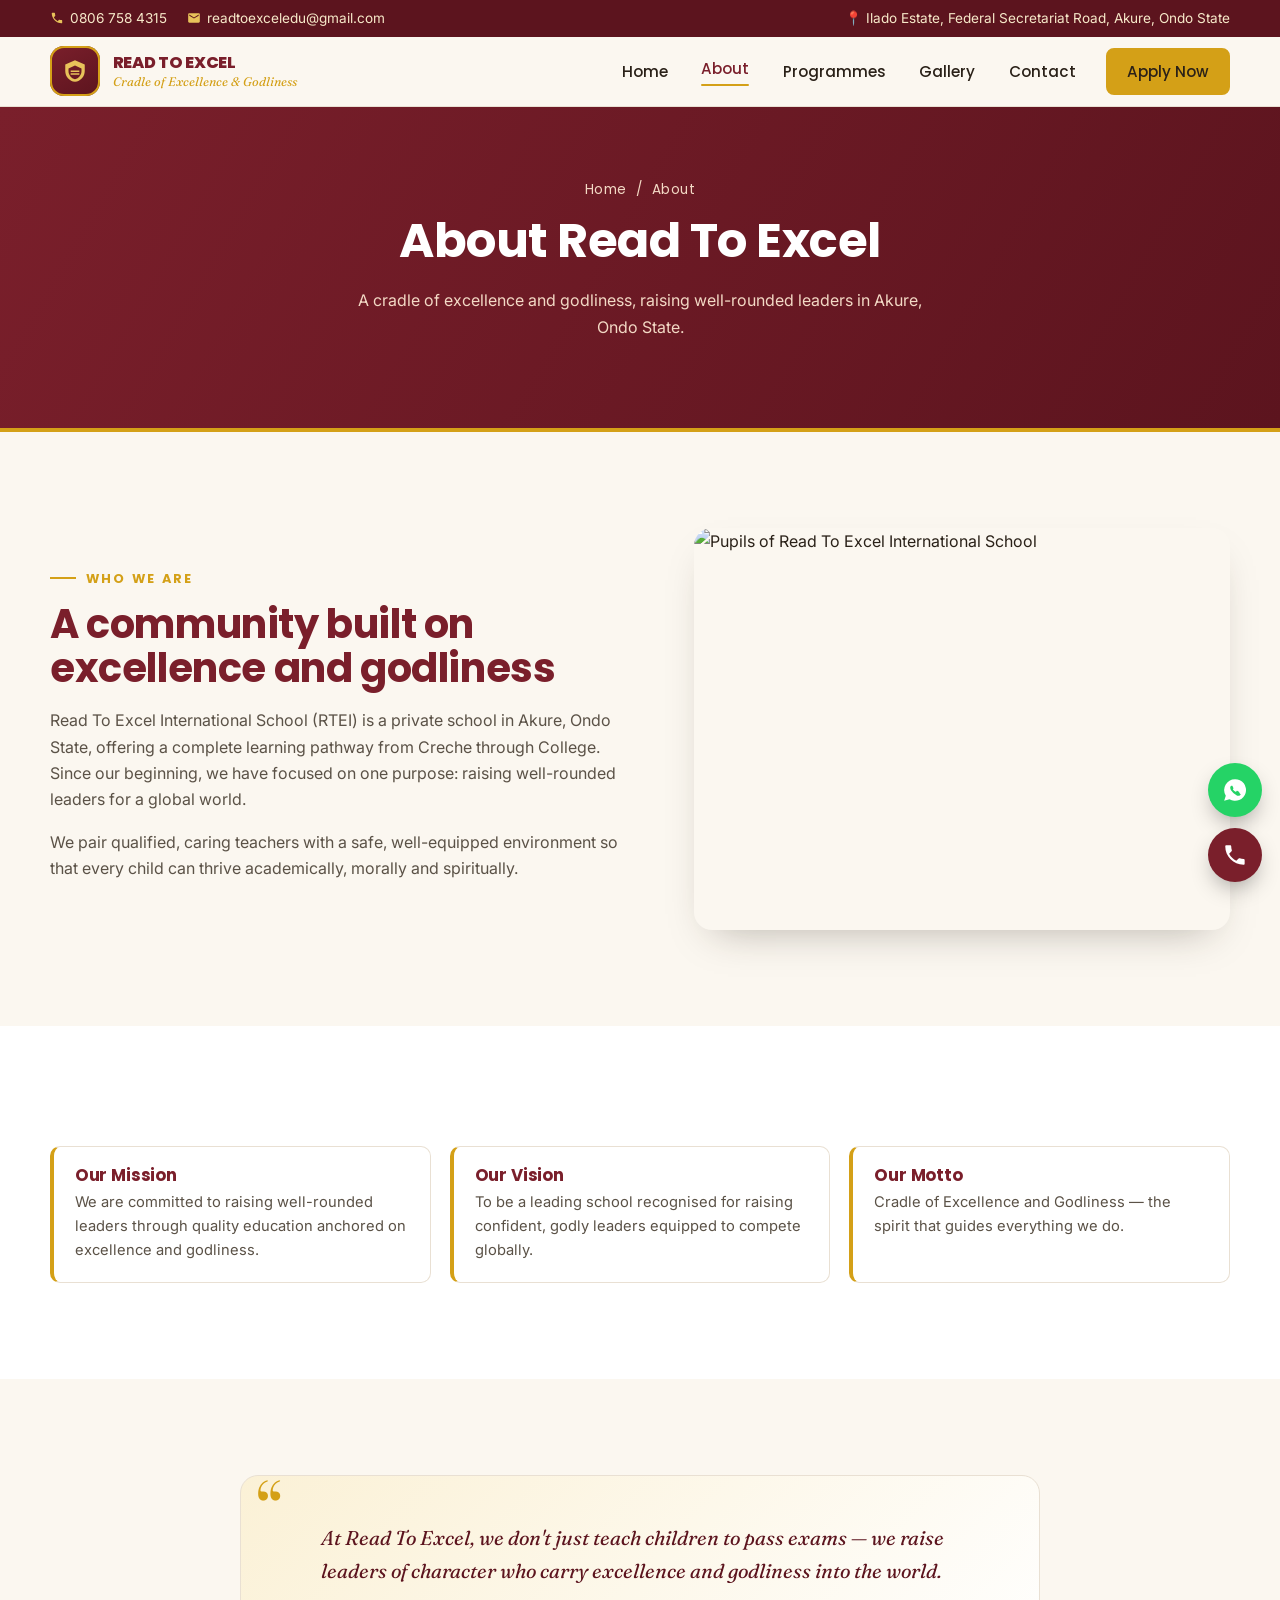
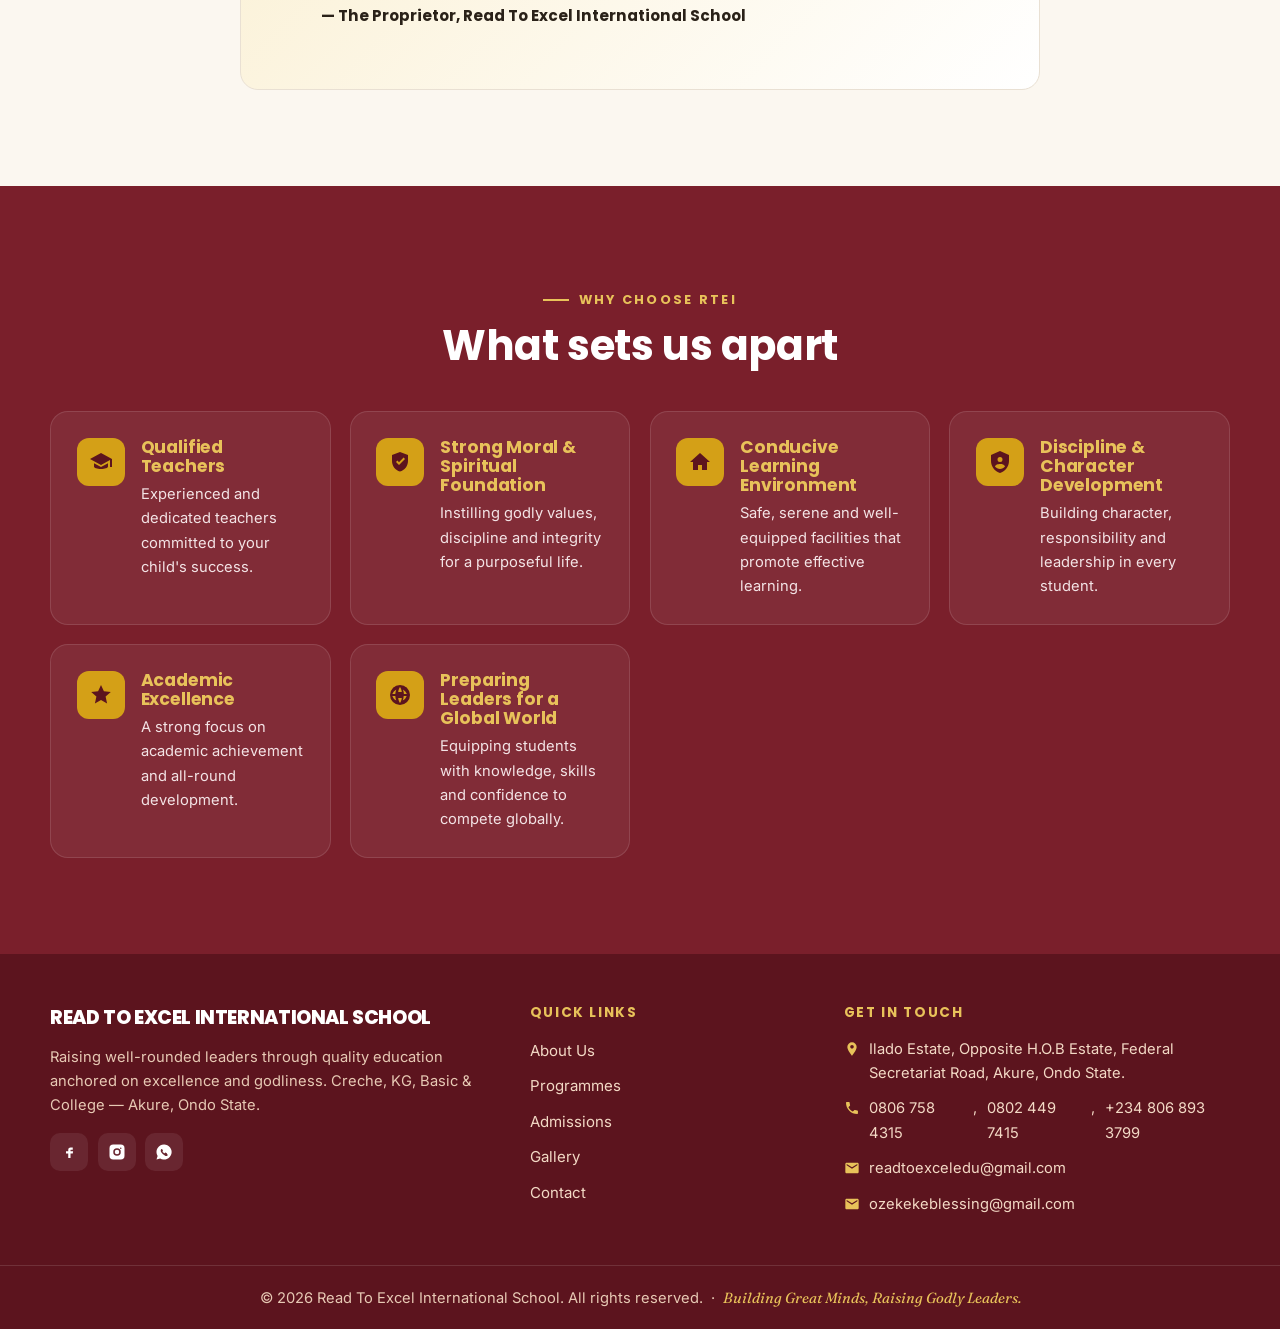
==== about.html @ 3b54a36e "initial commit" ====
<!DOCTYPE html>
<html lang="en">
<head>
  <meta charset="UTF-8">
  <meta name="viewport" content="width=device-width, initial-scale=1.0">
  <title>About Us | Read To Excel International School</title>
  <meta name="description" content="Learn about Read To Excel International School (RTEI) in Akure — our mission, vision, motto and the values that shape our Creche, KG, Basic and College programmes.">
  <meta name="theme-color" content="#7A1F2B">
  <meta property="og:type" content="website">
  <meta property="og:title" content="About Us | Read To Excel International School">
  <meta property="og:description" content="Learn about Read To Excel International School (RTEI) in Akure — our mission, vision, motto and the values that shape our Creche, KG, Basic and College programmes.">
  <link rel="preconnect" href="https://fonts.googleapis.com">
  <link rel="preconnect" href="https://fonts.gstatic.com" crossorigin>
  <link href="https://fonts.googleapis.com/css2?family=Poppins:wght@400;500;600;700;800&family=Inter:wght@400;500;600&family=Fraunces:ital,opsz,wght@1,9..144,400;1,9..144,500&display=swap" rel="stylesheet">
  <link rel="stylesheet" href="styles.css">
</head>
<body>
<div class="topbar">
    <div class="container">
      <div class="topbar-contacts">
        <span>
          <svg class="ico" viewBox="0 0 24 24"><path d="M6.6 10.8c1.4 2.8 3.8 5.1 6.6 6.6l2.2-2.2c.3-.3.7-.4 1-.2 1.1.4 2.3.6 3.5.6.6 0 1 .4 1 1V20c0 .6-.4 1-1 1C10.6 21 3 13.4 3 4c0-.6.4-1 1-1h3.5c.6 0 1 .4 1 1 0 1.2.2 2.4.6 3.5.1.4 0 .8-.3 1l-2.2 2.3Z"/></svg>
          <a href="tel:+2348067584315">0806 758 4315</a>
        </span>
        <span>
          <svg class="ico" viewBox="0 0 24 24"><path d="M20 4H4c-1.1 0-2 .9-2 2v12c0 1.1.9 2 2 2h16c1.1 0 2-.9 2-2V6c0-1.1-.9-2-2-2Zm0 4-8 5-8-5V6l8 5 8-5v2Z"/></svg>
          <a href="mailto:readtoexceledu@gmail.com">readtoexceledu@gmail.com</a>
        </span>
      </div>
      <span>📍 Ilado Estate, Federal Secretariat Road, Akure, Ondo State</span>
    </div>
  </div>

  <!-- ============ HEADER ============ -->
<header class="site-header">
    <div class="container">
      <a class="brand" href="index.html" aria-label="Read To Excel International School — home">
        <span class="crest" aria-hidden="true">
          <svg viewBox="0 0 24 24"><path d="M12 2 3 6v6c0 5 3.8 9.4 9 10 5.2-.6 9-5 9-10V6l-9-4Zm0 5 6 2.6V12c0 3.6-2.5 6.9-6 7.6-3.5-.7-6-4-6-7.6V9.6L12 7Z"/><path d="M8 11.5h8v1.4H8zM8 14h8v1.4H8z"/></svg>
        </span>
        <span class="brand-text">
          <span class="name">Read To Excel</span><br>
          <span class="motto">Cradle of Excellence &amp; Godliness</span>
        </span>
      </a>

      <button class="nav-toggle" aria-label="Open menu" aria-controls="primary-nav" aria-expanded="false"><span></span></button>

      <nav class="nav" id="primary-nav" aria-label="Primary">
        <a href="index.html">Home</a>
        <a href="about.html" class="active">About</a>
        <a href="programmes.html">Programmes</a>
        <a href="gallery.html">Gallery</a>
        <a href="contact.html">Contact</a>
        <a href="programmes.html#enquiry" class="btn btn--gold">Apply Now</a>
      </nav>
    </div>
  </header>
  <section class="page-banner">
    <div class="container">
      <p class="crumbs"><a href="index.html">Home</a> &nbsp;/&nbsp; About</p>
      <h1>About Read To Excel</h1>
      <p>A cradle of excellence and godliness, raising well-rounded leaders in Akure, Ondo State.</p>
    </div>
  </section>

  <section class="section">
    <div class="container split">
      <div class="reveal">
        <span class="eyebrow">Who we are</span>
        <h2 style="color:var(--maroon);font-size:clamp(1.7rem,4vw,2.5rem)">A community built on excellence and godliness</h2>
        <p style="color:var(--ink-soft)">Read To Excel International School (RTEI) is a private school in Akure, Ondo State, offering a complete learning pathway from Creche through College. <!-- EDIT HERE: add the school's founding year and short history. --> Since our beginning, we have focused on one purpose: raising well-rounded leaders for a global world.</p>
        <p style="color:var(--ink-soft)">We pair qualified, caring teachers with a safe, well-equipped environment so that every child can thrive academically, morally and spiritually.</p>
      </div>
      <!-- EDIT HERE: replace with a real campus photo -->
      <img class="reveal" src="https://images.unsplash.com/photo-1577896851231-70ef18881754?auto=format&fit=crop&w=900&q=80" alt="Pupils of Read To Excel International School" loading="lazy">
    </div>
  </section>

  <section class="section section--tint">
    <div class="container">
      <div class="values" style="grid-template-columns:repeat(auto-fit,minmax(260px,1fr))">
        <div class="value-box reveal"><h3>Our Mission</h3><p>We are committed to raising well-rounded leaders through quality education anchored on excellence and godliness.</p></div>
        <div class="value-box reveal"><h3>Our Vision</h3><p><!-- EDIT HERE -->To be a leading school recognised for raising confident, godly leaders equipped to compete globally.</p></div>
        <div class="value-box reveal"><h3>Our Motto</h3><p>Cradle of Excellence and Godliness — the spirit that guides everything we do.</p></div>
      </div>
    </div>
  </section>

  <section class="section">
    <div class="container">
      <div class="quote reveal" style="max-width:800px;margin-inline:auto">
        <p>At Read To Excel, we don't just teach children to pass exams — we raise leaders of character who carry excellence and godliness into the world. <!-- EDIT HERE: replace with the real proprietor's message. --></p>
        <p class="by">— The Proprietor, Read To Excel International School</p>
      </div>
    </div>
  </section>

  <section class="section why">
    <div class="container">
      <div class="section-head center reveal">
        <span class="eyebrow">Why choose RTEI</span>
        <h2>What sets us apart</h2>
      </div>
      <div class="why-grid">
        <article class="why-card reveal"><span class="ic"><svg viewBox="0 0 24 24"><path d="M12 3 1 9l11 6 9-4.9V17h2V9L12 3ZM5 13.2v3.3c0 1.4 3.1 2.5 7 2.5s7-1.1 7-2.5v-3.3l-7 3.8-7-3.8Z"/></svg></span><div><h3>Qualified Teachers</h3><p>Experienced and dedicated teachers committed to your child's success.</p></div></article>
        <article class="why-card reveal"><span class="ic"><svg viewBox="0 0 24 24"><path d="M12 2 4 5v6c0 5 3.4 9.3 8 10.5C16.6 20.3 20 16 20 11V5l-8-3Zm-1 13-3-3 1.4-1.4L11 12.2l4.6-4.6L17 9l-6 6Z"/></svg></span><div><h3>Strong Moral &amp; Spiritual Foundation</h3><p>Instilling godly values, discipline and integrity for a purposeful life.</p></div></article>
        <article class="why-card reveal"><span class="ic"><svg viewBox="0 0 24 24"><path d="M12 3 2 12h3v8h5v-5h4v5h5v-8h3L12 3Z"/></svg></span><div><h3>Conducive Learning Environment</h3><p>Safe, serene and well-equipped facilities that promote effective learning.</p></div></article>
        <article class="why-card reveal"><span class="ic"><svg viewBox="0 0 24 24"><path d="M12 1 3 5v6c0 5.5 3.8 10.7 9 12 5.2-1.3 9-6.5 9-12V5l-9-4Zm0 6a2.5 2.5 0 1 1 0 5 2.5 2.5 0 0 1 0-5Zm0 12c-2 0-3.8-1-5-2.5.1-1.7 3.3-2.5 5-2.5s4.9.8 5 2.5C15.8 18 14 19 12 19Z"/></svg></span><div><h3>Discipline &amp; Character Development</h3><p>Building character, responsibility and leadership in every student.</p></div></article>
        <article class="why-card reveal"><span class="ic"><svg viewBox="0 0 24 24"><path d="m12 2 2.9 6.3 6.9.7-5.2 4.6 1.5 6.8L12 17l-6.1 3.4 1.5-6.8L2.2 9l6.9-.7L12 2Z"/></svg></span><div><h3>Academic Excellence</h3><p>A strong focus on academic achievement and all-round development.</p></div></article>
        <article class="why-card reveal"><span class="ic"><svg viewBox="0 0 24 24"><path d="M12 2a10 10 0 1 0 0 20 10 10 0 0 0 0-20Zm6.9 9h-3a15 15 0 0 0-1-4.6A8 8 0 0 1 18.9 11ZM12 4c.9 1.2 1.6 3 1.8 5h-3.6c.2-2 .9-3.8 1.8-5ZM4.3 13h3c.1 1.7.5 3.3 1 4.6A8 8 0 0 1 4.3 13Zm3-2h-3a8 8 0 0 1 4-4.6c-.5 1.3-.9 2.9-1 4.6ZM12 20c-.9-1.2-1.6-3-1.8-5h3.6c-.2 2-.9 3.8-1.8 5Zm2.7-2.4c.5-1.3.9-2.9 1-4.6h3a8 8 0 0 1-4 4.6Z"/></svg></span><div><h3>Preparing Leaders for a Global World</h3><p>Equipping students with knowledge, skills and confidence to compete globally.</p></div></article>
      </div>
    </div>
  </section>

<footer class="site-footer">
    <div class="container footer-grid">
      <div>
        <span class="brand-text"><span class="name" style="font-size:1.2rem">Read To Excel International School</span></span>
        <p style="margin-top:.8rem">Raising well-rounded leaders through quality education anchored on excellence and godliness. Creche, KG, Basic &amp; College — Akure, Ondo State.</p>
        <div class="socials">
          <!-- EDIT HERE: add real social links -->
          <a href="#" aria-label="Facebook"><svg viewBox="0 0 24 24"><path d="M14 9h3V6h-3c-2 0-3 1.3-3 3v2H8v3h3v6h3v-6h3l.5-3H14V9.5c0-.4.2-.5.6-.5Z"/></svg></a>
          <a href="#" aria-label="Instagram"><svg viewBox="0 0 24 24"><path d="M7 2h10a5 5 0 0 1 5 5v10a5 5 0 0 1-5 5H7a5 5 0 0 1-5-5V7a5 5 0 0 1 5-5Zm5 5a5 5 0 1 0 0 10 5 5 0 0 0 0-10Zm0 2a3 3 0 1 1 0 6 3 3 0 0 1 0-6Zm5-3a1 1 0 1 0 0 2 1 1 0 0 0 0-2Z"/></svg></a>
          <a href="https://wa.me/2348068933799" aria-label="WhatsApp"><svg viewBox="0 0 24 24"><path d="M12 2a10 10 0 0 0-8.5 15.2L2 22l4.9-1.5A10 10 0 1 0 12 2Zm5.3 14.1c-.2.6-1.2 1.1-1.7 1.2-.4.1-1 .1-1.6-.1a13 13 0 0 1-5.7-5c-.4-.7-.7-1.5-.7-2.3 0-.9.5-1.4.7-1.6.2-.2.4-.2.6-.2h.4c.1 0 .3 0 .5.4l.7 1.6c.1.1.1.3 0 .4l-.3.5c-.1.1-.2.3-.1.5.3.6 1.6 1.8 2.4 2.1.2.1.4.1.5-.1l.5-.6c.1-.2.3-.2.5-.1l1.6.8c.2.1.3.2.4.3 0 .2 0 .4-.1.6Z"/></svg></a>
        </div>
      </div>
      <div>
        <h4>Quick Links</h4>
        <ul class="footer-links">
          <li><a href="about.html">About Us</a></li>
          <li><a href="programmes.html">Programmes</a></li>
          <li><a href="programmes.html#enquiry">Admissions</a></li>
          <li><a href="gallery.html">Gallery</a></li>
          <li><a href="contact.html">Contact</a></li>
        </ul>
      </div>
      <div>
        <h4>Get in Touch</h4>
        <ul class="footer-contact">
          <li><svg viewBox="0 0 24 24"><path d="M12 2a7 7 0 0 0-7 7c0 5 7 13 7 13s7-8 7-13a7 7 0 0 0-7-7Zm0 9.5A2.5 2.5 0 1 1 12 6a2.5 2.5 0 0 1 0 5.5Z"/></svg> Ilado Estate, Opposite H.O.B Estate, Federal Secretariat Road, Akure, Ondo State.</li>
          <li><svg viewBox="0 0 24 24"><path d="M6.6 10.8c1.4 2.8 3.8 5.1 6.6 6.6l2.2-2.2c.3-.3.7-.4 1-.2 1.1.4 2.3.6 3.5.6.6 0 1 .4 1 1V20c0 .6-.4 1-1 1C10.6 21 3 13.4 3 4c0-.6.4-1 1-1h3.5c.6 0 1 .4 1 1 0 1.2.2 2.4.6 3.5.1.4 0 .8-.3 1l-2.2 2.3Z"/></svg> <a href="tel:+2348067584315">0806 758 4315</a>, <a href="tel:+2348024497415">0802 449 7415</a>, <a href="tel:+2348068933799">+234 806 893 3799</a></li>
          <li><svg viewBox="0 0 24 24"><path d="M20 4H4c-1.1 0-2 .9-2 2v12c0 1.1.9 2 2 2h16c1.1 0 2-.9 2-2V6c0-1.1-.9-2-2-2Zm0 4-8 5-8-5V6l8 5 8-5v2Z"/></svg> <a href="mailto:readtoexceledu@gmail.com">readtoexceledu@gmail.com</a></li>
          <li><svg viewBox="0 0 24 24"><path d="M20 4H4c-1.1 0-2 .9-2 2v12c0 1.1.9 2 2 2h16c1.1 0 2-.9 2-2V6c0-1.1-.9-2-2-2Zm0 4-8 5-8-5V6l8 5 8-5v2Z"/></svg> <a href="mailto:ozekekeblessing@gmail.com">ozekekeblessing@gmail.com</a></li>
        </ul>
      </div>
    </div>
    <div class="footer-bottom">
      <p style="margin:0">© <span id="year">2026</span> Read To Excel International School. All rights reserved. &nbsp;·&nbsp; <span class="motto">Building Great Minds, Raising Godly Leaders.</span></p>
    </div>
  </footer>
<div class="floats">
    <a class="float-btn float-wa" href="https://wa.me/2348068933799?text=Hello%20RTEI%2C%20I%27d%20like%20to%20enquire%20about%20admission." target="_blank" rel="noopener" aria-label="Chat on WhatsApp">
      <svg viewBox="0 0 24 24"><path d="M12 2a10 10 0 0 0-8.5 15.2L2 22l4.9-1.5A10 10 0 1 0 12 2Zm5.3 14.1c-.2.6-1.2 1.1-1.7 1.2-.4.1-1 .1-1.6-.1a13 13 0 0 1-5.7-5c-.4-.7-.7-1.5-.7-2.3 0-.9.5-1.4.7-1.6.2-.2.4-.2.6-.2h.4c.1 0 .3 0 .5.4l.7 1.6c.1.1.1.3 0 .4l-.3.5c-.1.1-.2.3-.1.5.3.6 1.6 1.8 2.4 2.1.2.1.4.1.5-.1l.5-.6c.1-.2.3-.2.5-.1l1.6.8c.2.1.3.2.4.3 0 .2 0 .4-.1.6Z"/></svg>
    </a>
    <a class="float-btn float-call" href="tel:+2348067584315" aria-label="Call the school">
      <svg viewBox="0 0 24 24"><path d="M6.6 10.8c1.4 2.8 3.8 5.1 6.6 6.6l2.2-2.2c.3-.3.7-.4 1-.2 1.1.4 2.3.6 3.5.6.6 0 1 .4 1 1V20c0 .6-.4 1-1 1C10.6 21 3 13.4 3 4c0-.6.4-1 1-1h3.5c.6 0 1 .4 1 1 0 1.2.2 2.4.6 3.5.1.4 0 .8-.3 1l-2.2 2.3Z"/></svg>
    </a>
  </div>
  <script src="script.js"></script>
</body>
</html>
---- styles.css ----
/* ==========================================================================
   Read To Excel International School (RTEI) — styles.css
   Shared across all pages.
   ========================================================================== */

/* ---- Design tokens ---- */
:root {
  /* Brand */
  --maroon:        #7A1F2B;
  --maroon-dark:   #5C141E;
  --maroon-soft:   #f3e3e5;
  --gold:          #D4A017;
  --gold-light:    #E8C25A;
  --gold-soft:     #fbf1d6;
  --navy:          #1A2A6C;

  /* Neutrals */
  --cream:         #FBF7F0;
  --paper:         #ffffff;
  --ink:           #2A2118;
  --ink-soft:      #5b5247;
  --line:          #e9e0d3;

  /* Programme accents (mirrors the flyer) */
  --c-creche:      #E0457B; /* pink   */
  --c-kg:          #2E9E5B; /* green  */
  --c-basic:       #E8722A; /* orange */
  --c-college:     #6A3FB0; /* purple */

  /* Type */
  --display: "Poppins", system-ui, sans-serif;
  --body:    "Inter", system-ui, sans-serif;
  --serif:   "Fraunces", Georgia, serif;

  /* Scale */
  --container: 1180px;
  --radius:    18px;
  --radius-sm: 10px;
  --shadow:    0 18px 40px -20px rgba(42, 33, 24, .35);
  --shadow-sm: 0 8px 22px -14px rgba(42, 33, 24, .4);
  --ring:      0 0 0 3px var(--gold-light);
}

/* ---- Reset / base ---- */
*, *::before, *::after { box-sizing: border-box; }
html { scroll-behavior: smooth; -webkit-text-size-adjust: 100%; }
body {
  margin: 0;
  font-family: var(--body);
  color: var(--ink);
  background: var(--cream);
  line-height: 1.65;
  font-size: 1rem;
  -webkit-font-smoothing: antialiased;
}
img { max-width: 100%; display: block; }
a { color: inherit; text-decoration: none; }
ul { margin: 0; padding: 0; list-style: none; }
h1, h2, h3, h4 { font-family: var(--display); line-height: 1.12; margin: 0 0 .4em; letter-spacing: -.01em; }
p { margin: 0 0 1rem; }
:focus-visible { outline: none; box-shadow: var(--ring); border-radius: 6px; }

.container { width: min(100% - 2.5rem, var(--container)); margin-inline: auto; }
.eyebrow {
  font-family: var(--display);
  font-weight: 700;
  font-size: .8rem;
  letter-spacing: .18em;
  text-transform: uppercase;
  color: var(--gold);
  margin-bottom: .8rem;
  display: inline-flex;
  align-items: center;
  gap: .6rem;
}
.eyebrow::before { content: ""; width: 26px; height: 2px; background: var(--gold); display: inline-block; }
.section { padding: clamp(3.5rem, 8vw, 6rem) 0; }
.section--tint { background: var(--paper); }
.section-head { max-width: 640px; margin-bottom: 2.6rem; }
.section-head.center { margin-inline: auto; text-align: center; }
.section-head h2 { font-size: clamp(1.7rem, 4vw, 2.6rem); color: var(--maroon); }
.section-head p { color: var(--ink-soft); font-size: 1.05rem; margin: 0; }

/* ---- Buttons ---- */
.btn {
  --bg: var(--maroon);
  --fg: #fff;
  display: inline-flex;
  align-items: center;
  gap: .5rem;
  font-family: var(--display);
  font-weight: 600;
  font-size: .98rem;
  padding: .85rem 1.6rem;
  border-radius: 999px;
  background: var(--bg);
  color: var(--fg);
  border: 2px solid var(--bg);
  cursor: pointer;
  transition: transform .18s ease, box-shadow .18s ease, background .18s ease;
}
.btn:hover { transform: translateY(-2px); box-shadow: var(--shadow-sm); }
.btn--gold { --bg: var(--gold); --fg: #3a2c05; }
.btn--ghost { --bg: transparent; --fg: #fff; border-color: rgba(255,255,255,.6); }
.btn--ghost:hover { background: rgba(255,255,255,.12); }
.btn--outline { --bg: transparent; --fg: var(--maroon); border-color: var(--maroon); }
.btn--lg { padding: 1rem 2rem; font-size: 1.05rem; }

/* ==========================================================================
   Header / nav
   ========================================================================== */
.topbar {
  background: var(--maroon-dark);
  color: #f7e9c9;
  font-size: .85rem;
}
.topbar .container { display: flex; flex-wrap: wrap; gap: .4rem 1.4rem; justify-content: space-between; align-items: center; padding: .45rem 0; }
.topbar a { color: #f7e9c9; }
.topbar a:hover { color: #fff; }
.topbar .topbar-contacts { display: flex; flex-wrap: wrap; gap: 1.2rem; }
.topbar .topbar-contacts span { display: inline-flex; align-items: center; gap: .4rem; }
.topbar .ico { width: 14px; height: 14px; fill: var(--gold-light); }

.site-header {
  position: sticky;
  top: 0;
  z-index: 50;
  background: rgba(251, 247, 240, .92);
  backdrop-filter: blur(10px);
  border-bottom: 1px solid var(--line);
}
.site-header .container { display: flex; align-items: center; justify-content: space-between; gap: 1rem; padding: .6rem 0; }

/* Crest wordmark — the signature mark */
.brand { display: flex; align-items: center; gap: .8rem; }
.crest {
  width: 50px; height: 50px;
  flex: none;
  display: grid;
  place-items: center;
  border-radius: 14px;
  background: linear-gradient(150deg, var(--maroon), var(--maroon-dark));
  box-shadow: inset 0 0 0 2px var(--gold);
  position: relative;
}
.crest svg { width: 26px; height: 26px; fill: var(--gold-light); }
.brand-text { line-height: 1; }
.brand-text .name {
  font-family: var(--display);
  font-weight: 800;
  font-size: 1.02rem;
  color: var(--maroon);
  letter-spacing: -.02em;
  text-transform: uppercase;
}
.brand-text .motto {
  font-family: var(--serif);
  font-style: italic;
  font-size: .78rem;
  color: var(--gold);
}

.nav { display: flex; align-items: center; gap: .4rem; }
.nav a {
  font-family: var(--display);
  font-weight: 500;
  font-size: .95rem;
  padding: .5rem .85rem;
  border-radius: 8px;
  color: var(--ink);
  transition: color .15s, background .15s;
}
.nav a:hover { color: var(--maroon); }
.nav a.active { color: var(--maroon); }
.nav a.active::after {
  content: ""; display: block; height: 2px; background: var(--gold);
  border-radius: 2px; margin-top: 3px;
}
.nav .btn { margin-left: .6rem; padding: .55rem 1.2rem; }

.nav-toggle {
  display: none;
  background: none; border: 0; cursor: pointer;
  width: 44px; height: 44px;
  border-radius: 10px;
}
.nav-toggle span, .nav-toggle span::before, .nav-toggle span::after {
  content: ""; display: block; width: 24px; height: 2px; background: var(--maroon);
  margin-inline: auto; transition: transform .25s, opacity .2s;
}
.nav-toggle span::before { transform: translateY(-7px); }
.nav-toggle span::after  { transform: translateY(5px); }
.nav-toggle[aria-expanded="true"] span { background: transparent; }
.nav-toggle[aria-expanded="true"] span::before { transform: rotate(45deg); }
.nav-toggle[aria-expanded="true"] span::after  { transform: rotate(-45deg) translateY(-2px); }

/* ==========================================================================
   Hero
   ========================================================================== */
.hero {
  position: relative;
  color: #fff;
  /* EDIT HERE: swap the photo URL for a real picture of RTEI pupils */
  background:
    linear-gradient(105deg, rgba(92,20,30,.94) 0%, rgba(92,20,30,.78) 45%, rgba(26,42,108,.55) 100%),
    url("https://images.unsplash.com/photo-1577896851231-70ef18881754?auto=format&fit=crop&w=1600&q=80") center/cover;
}
.hero-inner { padding: clamp(3.5rem, 9vw, 6.5rem) 0; max-width: 720px; }
.hero .pill {
  display: inline-flex; align-items: center; gap: .55rem;
  background: var(--gold); color: #3a2c05;
  font-family: var(--display); font-weight: 700; font-size: .82rem;
  letter-spacing: .04em; padding: .45rem 1rem; border-radius: 999px;
  margin-bottom: 1.4rem;
}
.hero .pill .dot { width: 9px; height: 9px; border-radius: 50%; background: var(--maroon); animation: pulse 1.8s infinite; }
@keyframes pulse { 0%,100% { opacity: 1; } 50% { opacity: .35; } }
.hero h1 { font-size: clamp(2.3rem, 6vw, 4rem); font-weight: 800; letter-spacing: -.025em; }
.hero h1 .accent { color: var(--gold-light); }
.hero .lead { font-size: clamp(1.05rem, 2.2vw, 1.3rem); color: #f3e3e5; max-width: 56ch; }
.hero .motto-line { font-family: var(--serif); font-style: italic; color: var(--gold-light); font-size: 1.15rem; margin-bottom: 1.6rem; }
.hero-actions { display: flex; flex-wrap: wrap; gap: .9rem; margin-top: 1.8rem; }
.hero-strip {
  background: var(--maroon-dark);
  border-top: 2px solid var(--gold);
}
.hero-strip .container { display: grid; grid-template-columns: repeat(4, 1fr); gap: 1rem; padding: 1.2rem 0; text-align: center; color: #fff; }
.hero-strip .stat strong { display: block; font-family: var(--display); font-weight: 800; font-size: 1.5rem; color: var(--gold-light); }
.hero-strip .stat span { font-size: .82rem; letter-spacing: .04em; color: #f3d9c5; text-transform: uppercase; }

/* Page banner (interior pages) */
.page-banner {
  background: linear-gradient(120deg, var(--maroon), var(--maroon-dark));
  color: #fff; text-align: center;
  padding: clamp(2.6rem, 7vw, 4.5rem) 0;
  border-bottom: 4px solid var(--gold);
}
.page-banner h1 { font-size: clamp(2rem, 5vw, 3rem); }
.page-banner p { color: #f3d9c5; max-width: 60ch; margin-inline: auto; }
.crumbs { font-size: .85rem; color: var(--gold-light); margin-bottom: .8rem; font-family: var(--display); letter-spacing: .04em; }
.crumbs a:hover { color: #fff; }

/* ==========================================================================
   Programme cards
   ========================================================================== */
.prog-grid { display: grid; grid-template-columns: repeat(auto-fit, minmax(230px, 1fr)); gap: 1.4rem; }
.prog-card {
  --accent: var(--maroon);
  background: var(--paper);
  border: 1px solid var(--line);
  border-radius: var(--radius);
  padding: 1.8rem 1.5rem;
  position: relative;
  overflow: hidden;
  transition: transform .2s, box-shadow .2s;
}
.prog-card::before { content: ""; position: absolute; inset: 0 0 auto 0; height: 5px; background: var(--accent); }
.prog-card:hover { transform: translateY(-6px); box-shadow: var(--shadow); }
.prog-card .badge {
  width: 52px; height: 52px; border-radius: 14px; display: grid; place-items: center;
  background: color-mix(in srgb, var(--accent) 14%, #fff); margin-bottom: 1rem;
}
.prog-card .badge svg { width: 26px; height: 26px; fill: var(--accent); }
.prog-card h3 { color: var(--accent); font-size: 1.3rem; }
.prog-card .ages { font-family: var(--display); font-weight: 600; font-size: .8rem; letter-spacing: .05em; color: var(--ink-soft); text-transform: uppercase; margin-bottom: .6rem; }
.prog-card p { color: var(--ink-soft); font-size: .95rem; margin: 0; }
.prog-card.creche  { --accent: var(--c-creche); }
.prog-card.kg      { --accent: var(--c-kg); }
.prog-card.basic   { --accent: var(--c-basic); }
.prog-card.college { --accent: var(--c-college); }

/* ==========================================================================
   Why choose RTEI
   ========================================================================== */
.why { background: var(--maroon); color: #fff; }
.why .section-head h2 { color: #fff; }
.why .section-head p { color: #f3d9c5; }
.why .eyebrow { color: var(--gold-light); }
.why .eyebrow::before { background: var(--gold-light); }
.why-grid { display: grid; grid-template-columns: repeat(auto-fit, minmax(280px, 1fr)); gap: 1.2rem; }
.why-card {
  background: rgba(255,255,255,.06);
  border: 1px solid rgba(255,255,255,.12);
  border-radius: var(--radius);
  padding: 1.6rem;
  display: flex; gap: 1rem; align-items: flex-start;
  transition: background .2s, transform .2s;
}
.why-card:hover { background: rgba(255,255,255,.12); transform: translateY(-4px); }
.why-card .ic {
  flex: none; width: 48px; height: 48px; border-radius: 12px; display: grid; place-items: center;
  background: var(--gold); 
}
.why-card .ic svg { width: 24px; height: 24px; fill: var(--maroon-dark); }
.why-card h3 { font-size: 1.08rem; color: var(--gold-light); margin-bottom: .35rem; }
.why-card p { font-size: .92rem; color: #f3e3e5; margin: 0; }

/* ==========================================================================
   Gallery
   ========================================================================== */
.gallery-grid { display: grid; grid-template-columns: repeat(auto-fit, minmax(260px, 1fr)); gap: 1.2rem; }
.gallery-grid.preview { grid-template-columns: repeat(3, 1fr); }
.shot {
  position: relative; border-radius: var(--radius); overflow: hidden; aspect-ratio: 4/3;
  box-shadow: var(--shadow-sm); background: var(--maroon-soft);
}
.shot img { width: 100%; height: 100%; object-fit: cover; transition: transform .4s ease; }
.shot:hover img { transform: scale(1.06); }
.shot figcaption {
  position: absolute; left: 0; right: 0; bottom: 0;
  background: linear-gradient(transparent, rgba(92,20,30,.9));
  color: #fff; font-family: var(--display); font-weight: 600;
  padding: 1.8rem 1rem .9rem; font-size: .95rem;
}
.shot figcaption span { display: inline-block; background: var(--gold); color: #3a2c05; font-size: .68rem; letter-spacing: .08em; text-transform: uppercase; padding: .15rem .5rem; border-radius: 4px; margin-bottom: .35rem; }

/* ==========================================================================
   About + content blocks
   ========================================================================== */
.split { display: grid; grid-template-columns: 1.05fr .95fr; gap: clamp(1.5rem, 4vw, 3.5rem); align-items: center; }
.split img { border-radius: var(--radius); box-shadow: var(--shadow); aspect-ratio: 4/3; object-fit: cover; width: 100%; }
.values { display: grid; grid-template-columns: repeat(2, 1fr); gap: 1.2rem; margin-top: 1.5rem; }
.value-box { background: var(--paper); border: 1px solid var(--line); border-left: 4px solid var(--gold); border-radius: var(--radius-sm); padding: 1.2rem 1.3rem; }
.value-box h3 { color: var(--maroon); font-size: 1.05rem; margin-bottom: .3rem; }
.value-box p { font-size: .92rem; color: var(--ink-soft); margin: 0; }

.quote {
  background: linear-gradient(135deg, var(--gold-soft), #fff);
  border: 1px solid var(--line);
  border-radius: var(--radius);
  padding: clamp(1.8rem, 4vw, 2.8rem);
  position: relative;
}
.quote::before { content: "\201C"; font-family: var(--serif); font-size: 5rem; color: var(--gold); position: absolute; top: -.2rem; left: 1rem; line-height: 1; }
.quote p { font-family: var(--serif); font-style: italic; font-size: 1.25rem; color: var(--maroon-dark); padding-left: 2.2rem; }
.quote .by { font-family: var(--display); font-weight: 700; font-style: normal; font-size: .95rem; color: var(--ink); padding-left: 2.2rem; }

/* Admission steps */
.steps { display: grid; grid-template-columns: repeat(auto-fit, minmax(220px,1fr)); gap: 1.2rem; counter-reset: step; }
.step { background: var(--paper); border: 1px solid var(--line); border-radius: var(--radius); padding: 1.6rem 1.4rem; position: relative; }
.step .n { counter-increment: step; font-family: var(--display); font-weight: 800; color: var(--gold); font-size: 1.6rem; }
.step .n::before { content: "0" counter(step); }
.step h3 { font-size: 1.1rem; color: var(--maroon); margin: .3rem 0 .4rem; }
.step p { font-size: .92rem; color: var(--ink-soft); margin: 0; }

/* ==========================================================================
   Forms
   ========================================================================== */
.form-card { background: var(--paper); border: 1px solid var(--line); border-radius: var(--radius); padding: clamp(1.6rem, 4vw, 2.6rem); box-shadow: var(--shadow-sm); }
.field { margin-bottom: 1.1rem; }
.field label { display: block; font-family: var(--display); font-weight: 600; font-size: .88rem; color: var(--ink); margin-bottom: .4rem; }
.field label .req { color: var(--c-creche); }
.field input, .field select, .field textarea {
  width: 100%; font: inherit; color: var(--ink);
  padding: .8rem .9rem; border: 1.5px solid var(--line); border-radius: var(--radius-sm);
  background: var(--cream); transition: border-color .15s, box-shadow .15s;
}
.field input:focus, .field select:focus, .field textarea:focus { border-color: var(--gold); box-shadow: var(--ring); outline: none; }
.field textarea { min-height: 130px; resize: vertical; }
.field .error { color: #b3261e; font-size: .82rem; margin-top: .35rem; display: none; }
.field.invalid input, .field.invalid select, .field.invalid textarea { border-color: #b3261e; }
.field.invalid .error { display: block; }
.grid-2 { display: grid; grid-template-columns: 1fr 1fr; gap: 0 1.1rem; }
.form-note { font-size: .82rem; color: var(--ink-soft); }
.form-success {
  display: none; align-items: center; gap: .7rem;
  background: color-mix(in srgb, var(--c-kg) 12%, #fff);
  border: 1px solid var(--c-kg); color: #1c6b3c;
  border-radius: var(--radius-sm); padding: 1rem 1.2rem; font-weight: 600; margin-bottom: 1.2rem;
}
.form-success.show { display: flex; }
.form-success svg { width: 22px; height: 22px; fill: var(--c-kg); flex: none; }

/* Contact info cards */
.contact-grid { display: grid; grid-template-columns: 1fr 1fr; gap: 2.2rem; align-items: start; }
.info-list { display: grid; gap: 1rem; }
.info-row { display: flex; gap: 1rem; align-items: flex-start; background: var(--paper); border: 1px solid var(--line); border-radius: var(--radius-sm); padding: 1.1rem 1.2rem; }
.info-row .ic { flex: none; width: 44px; height: 44px; border-radius: 12px; background: var(--maroon-soft); display: grid; place-items: center; }
.info-row .ic svg { width: 22px; height: 22px; fill: var(--maroon); }
.info-row h3 { font-size: .98rem; color: var(--maroon); margin: 0 0 .2rem; }
.info-row a, .info-row p { font-size: .94rem; color: var(--ink-soft); margin: 0; }
.info-row a:hover { color: var(--maroon); }
.map-wrap { border-radius: var(--radius); overflow: hidden; border: 1px solid var(--line); margin-top: 1.6rem; aspect-ratio: 16/8; box-shadow: var(--shadow-sm); }
.map-wrap iframe { width: 100%; height: 100%; border: 0; }

/* ==========================================================================
   CTA band
   ========================================================================== */
.cta-band {
  background:
    linear-gradient(120deg, rgba(26,42,108,.92), rgba(92,20,30,.92)),
    url("https://images.unsplash.com/photo-1503676260728-1c00da094a0b?auto=format&fit=crop&w=1600&q=80") center/cover fixed;
  color: #fff; text-align: center;
}
.cta-band h2 { font-size: clamp(1.8rem, 4vw, 2.8rem); color: #fff; }
.cta-band p { color: #f3d9c5; max-width: 55ch; margin: 0 auto 1.8rem; font-size: 1.1rem; }
.cta-band .hero-actions { justify-content: center; }

/* ==========================================================================
   Footer
   ========================================================================== */
.site-footer { background: var(--maroon-dark); color: #f3d9c5; padding: 3.2rem 0 0; }
.footer-grid { display: grid; grid-template-columns: 1.6fr 1fr 1.4fr; gap: 2.4rem; padding-bottom: 2.4rem; }
.site-footer .brand-text .name { color: #fff; }
.site-footer p { font-size: .92rem; color: #e7c9b4; }
.site-footer h4 { font-family: var(--display); color: var(--gold-light); font-size: .85rem; letter-spacing: .12em; text-transform: uppercase; margin-bottom: 1rem; }
.footer-links li { margin-bottom: .55rem; }
.footer-links a { font-size: .94rem; color: #f3d9c5; }
.footer-links a:hover { color: #fff; padding-left: 4px; transition: padding .15s; }
.footer-contact li { display: flex; gap: .6rem; align-items: flex-start; margin-bottom: .7rem; font-size: .92rem; }
.footer-contact svg { width: 16px; height: 16px; fill: var(--gold-light); flex: none; margin-top: 4px; }
.socials { display: flex; gap: .6rem; margin-top: 1rem; }
.socials a { width: 38px; height: 38px; border-radius: 10px; background: rgba(255,255,255,.08); display: grid; place-items: center; transition: background .2s; }
.socials a:hover { background: var(--gold); }
.socials svg { width: 18px; height: 18px; fill: #fff; }
.socials a:hover svg { fill: var(--maroon-dark); }
.footer-bottom { border-top: 1px solid rgba(255,255,255,.12); padding: 1.2rem 0; text-align: center; font-size: .85rem; }
.footer-bottom .motto { font-family: var(--serif); font-style: italic; color: var(--gold-light); }

/* ==========================================================================
   Floating actions
   ========================================================================== */
.floats { position: fixed; right: 18px; bottom: 18px; z-index: 60; display: grid; gap: .7rem; }
.float-btn {
  width: 54px; height: 54px; border-radius: 50%; display: grid; place-items: center;
  box-shadow: 0 10px 24px -8px rgba(0,0,0,.45); transition: transform .18s;
}
.float-btn:hover { transform: scale(1.08); }
.float-btn svg { width: 26px; height: 26px; fill: #fff; }
.float-wa { background: #25D366; }
.float-call { background: var(--maroon); }

/* ==========================================================================
   Scroll reveal
   ========================================================================== */
.reveal { opacity: 0; transform: translateY(24px); transition: opacity .6s ease, transform .6s ease; }
.reveal.in { opacity: 1; transform: none; }

/* ==========================================================================
   Responsive
   ========================================================================== */
@media (max-width: 900px) {
  .nav {
    position: fixed; inset: 0 0 0 auto; width: min(80vw, 320px);
    background: var(--cream); flex-direction: column; align-items: stretch;
    padding: 5rem 1.4rem 2rem; gap: .2rem;
    transform: translateX(100%); transition: transform .3s ease;
    box-shadow: -20px 0 40px -20px rgba(0,0,0,.3); z-index: 55;
  }
  .nav.open { transform: none; }
  .nav a { padding: .8rem .6rem; border-bottom: 1px solid var(--line); }
  .nav a.active::after { display: none; }
  .nav .btn { margin: .8rem 0 0; justify-content: center; }
  .nav-toggle { display: block; z-index: 60; }
  .split { grid-template-columns: 1fr; }
  .contact-grid { grid-template-columns: 1fr; }
  .footer-grid { grid-template-columns: 1fr 1fr; }
  .gallery-grid.preview { grid-template-columns: 1fr 1fr; }
}
@media (max-width: 600px) {
  .hero-strip .container { grid-template-columns: 1fr 1fr; gap: 1.2rem .5rem; }
  .grid-2 { grid-template-columns: 1fr; }
  .values { grid-template-columns: 1fr; }
  .footer-grid { grid-template-columns: 1fr; }
  .gallery-grid.preview { grid-template-columns: 1fr; }
  .topbar .topbar-contacts { display: none; }
}

@media (prefers-reduced-motion: reduce) {
  *, *::before, *::after { animation-duration: .001ms !important; transition-duration: .001ms !important; scroll-behavior: auto !important; }
  .reveal { opacity: 1; transform: none; }
}
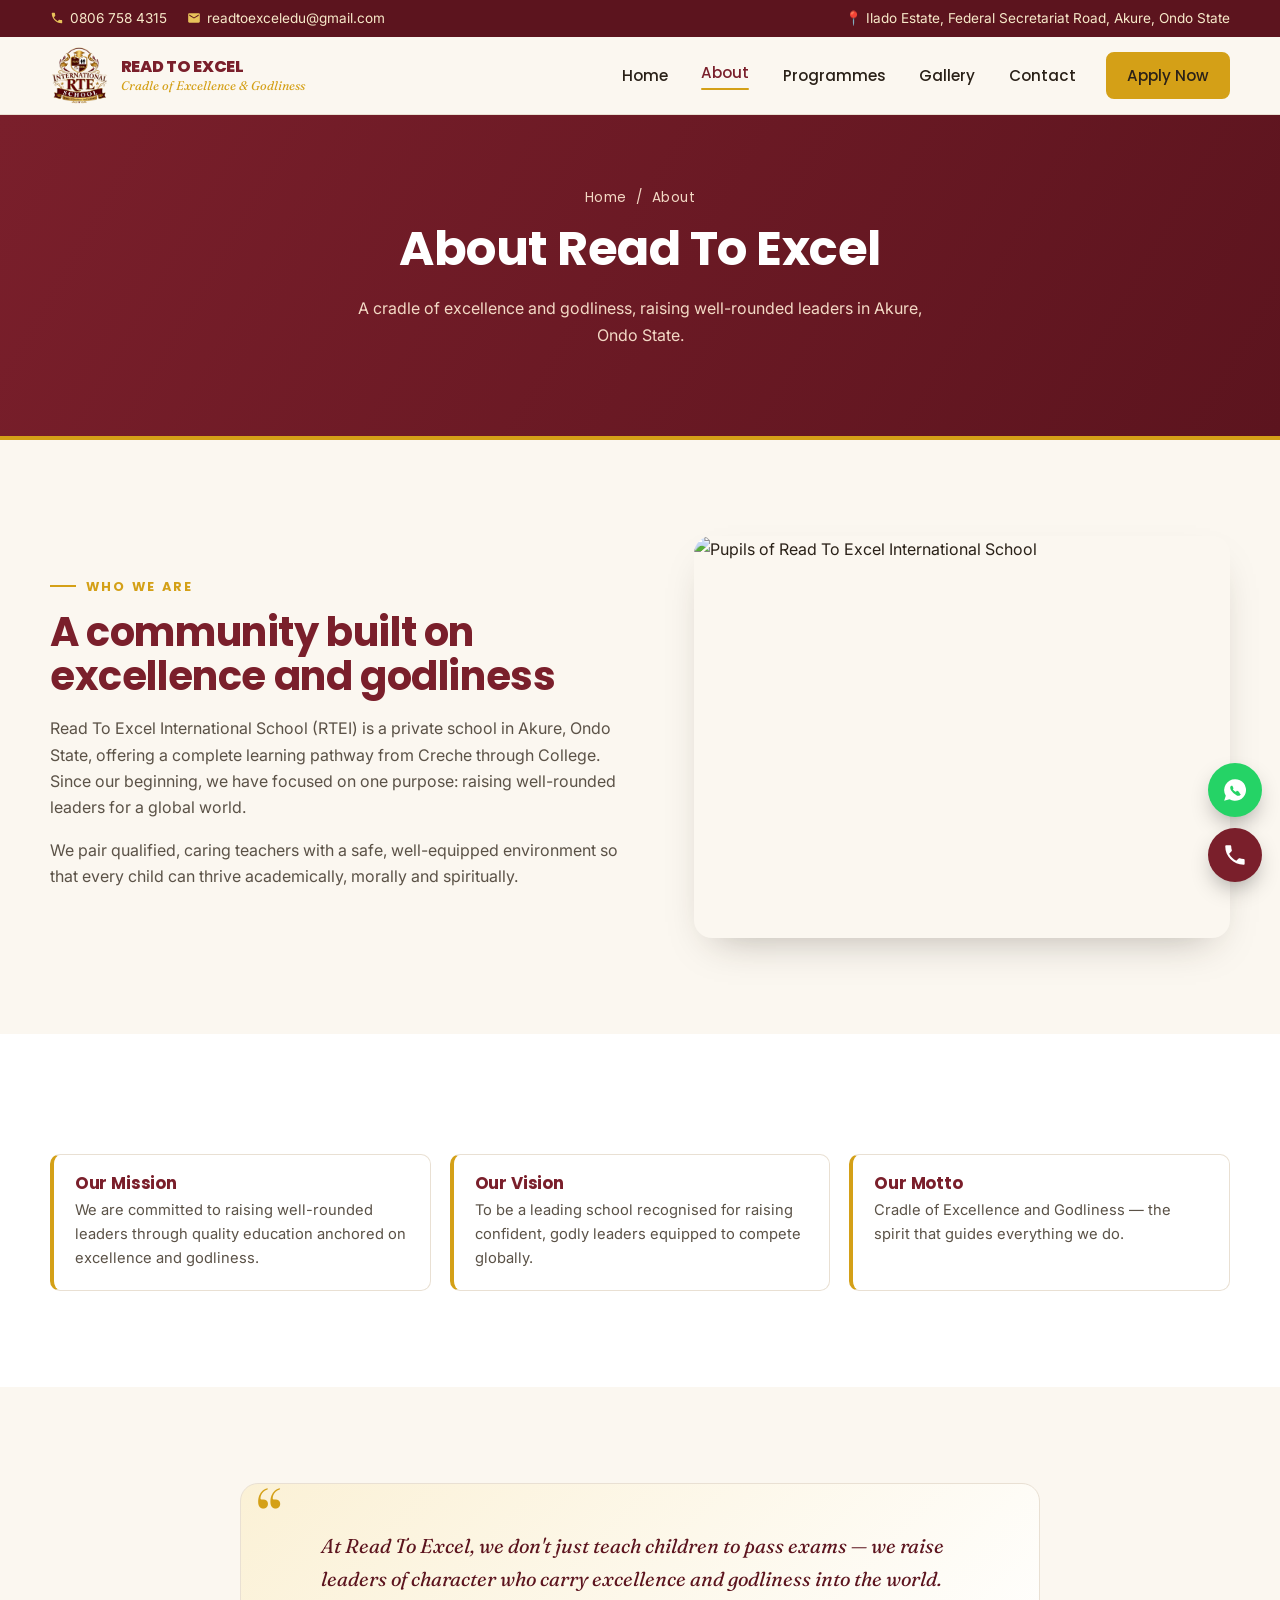
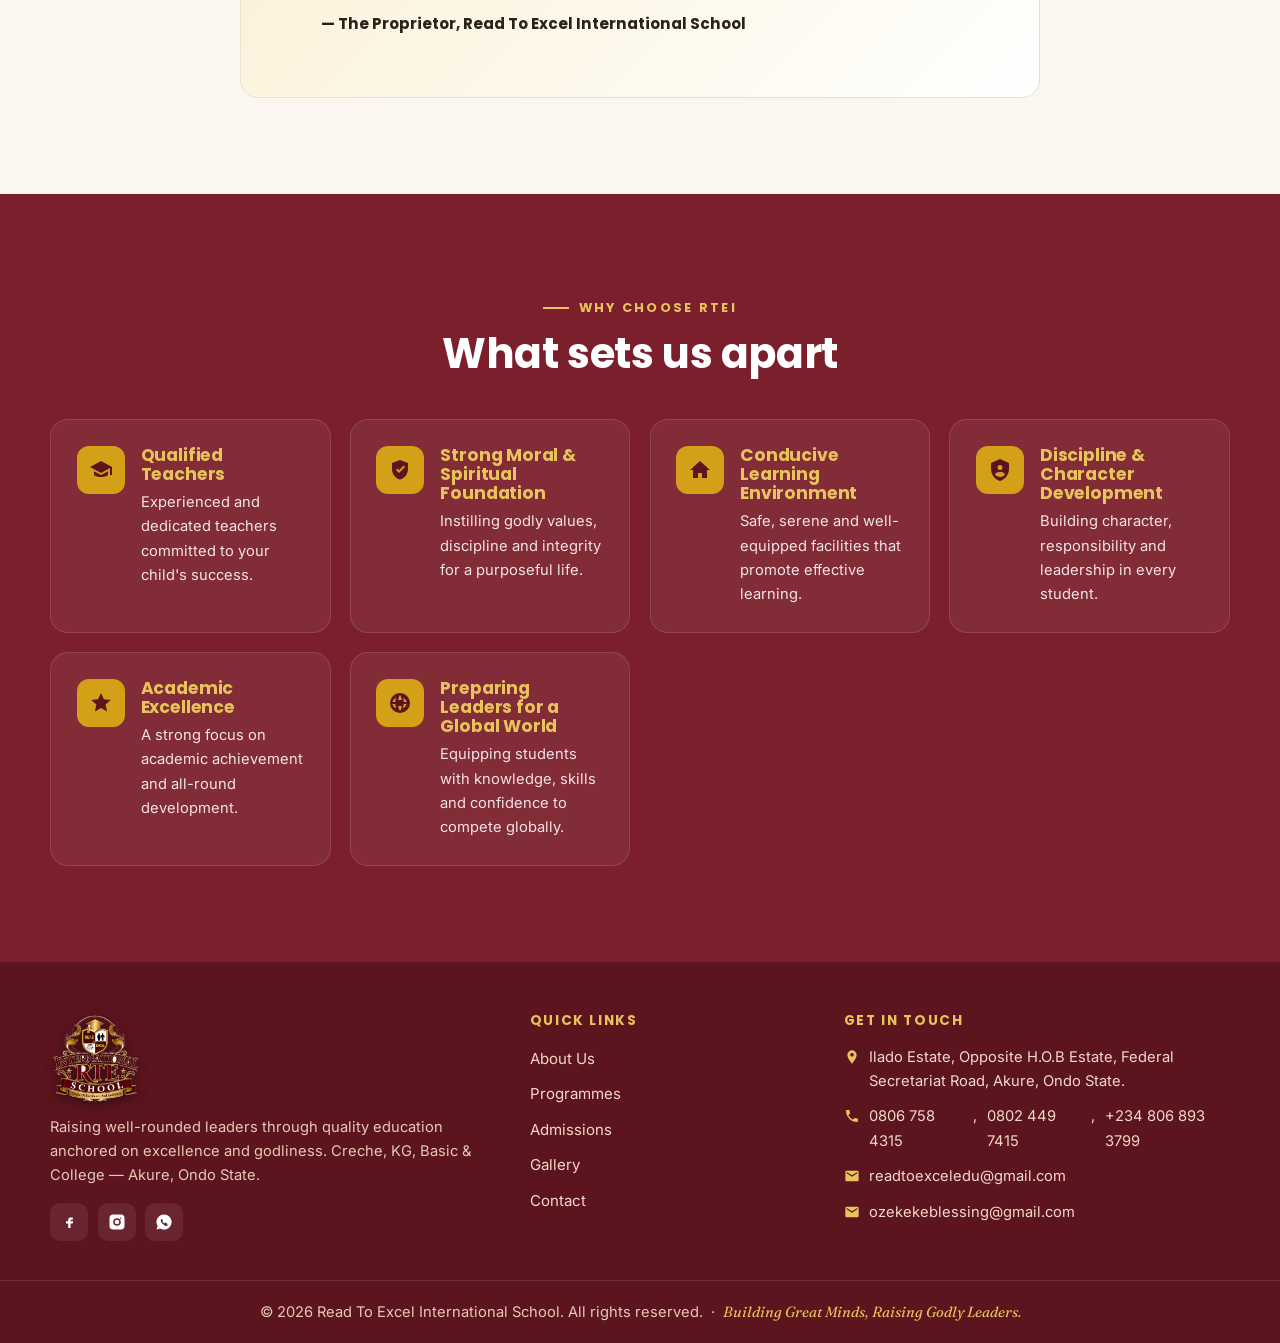
==== commit 2c7c3d3c: "Replace placeholder SVG crest with real school logo on all pages Header: swap inline SVG shield for " ====
--- a/about.html
+++ b/about.html
@@ -36,7 +36,7 @@
     <div class="container">
       <a class="brand" href="index.html" aria-label="Read To Excel International School — home">
         <span class="crest" aria-hidden="true">
-          <svg viewBox="0 0 24 24"><path d="M12 2 3 6v6c0 5 3.8 9.4 9 10 5.2-.6 9-5 9-10V6l-9-4Zm0 5 6 2.6V12c0 3.6-2.5 6.9-6 7.6-3.5-.7-6-4-6-7.6V9.6L12 7Z"/><path d="M8 11.5h8v1.4H8zM8 14h8v1.4H8z"/></svg>
+          <img src="images/logo.png" alt="">
         </span>
         <span class="brand-text">
           <span class="name">Read To Excel</span><br>
@@ -116,8 +116,8 @@
 <footer class="site-footer">
     <div class="container footer-grid">
       <div>
-        <span class="brand-text"><span class="name" style="font-size:1.2rem">Read To Excel International School</span></span>
-        <p style="margin-top:.8rem">Raising well-rounded leaders through quality education anchored on excellence and godliness. Creche, KG, Basic &amp; College — Akure, Ondo State.</p>
+        <img class="footer-logo" src="images/logo.png" alt="Read To Excel International School logo">
+        <p>Raising well-rounded leaders through quality education anchored on excellence and godliness. Creche, KG, Basic &amp; College — Akure, Ondo State.</p>
         <div class="socials">
           <!-- EDIT HERE: add real social links -->
           <a href="#" aria-label="Facebook"><svg viewBox="0 0 24 24"><path d="M14 9h3V6h-3c-2 0-3 1.3-3 3v2H8v3h3v6h3v-6h3l.5-3H14V9.5c0-.4.2-.5.6-.5Z"/></svg></a>
--- a/styles.css
+++ b/styles.css
@@ -43,7 +43,7 @@
 
 /* ---- Reset / base ---- */
 *, *::before, *::after { box-sizing: border-box; }
-html { scroll-behavior: smooth; -webkit-text-size-adjust: 100%; }
+html { scroll-behavior: smooth; -webkit-text-size-adjust: 100%; scroll-padding-top: 75px; }
 body {
   margin: 0;
   font-family: var(--body);
@@ -97,6 +97,7 @@
   color: var(--fg);
   border: 2px solid var(--bg);
   cursor: pointer;
+  touch-action: manipulation;
   transition: transform .18s ease, box-shadow .18s ease, background .18s ease;
 }
 .btn:hover { transform: translateY(-2px); box-shadow: var(--shadow-sm); }
@@ -134,16 +135,13 @@
 /* Crest wordmark — the signature mark */
 .brand { display: flex; align-items: center; gap: .8rem; }
 .crest {
-  width: 50px; height: 50px;
+  width: 58px; height: 58px;
   flex: none;
-  display: grid;
-  place-items: center;
-  border-radius: 14px;
-  background: linear-gradient(150deg, var(--maroon), var(--maroon-dark));
-  box-shadow: inset 0 0 0 2px var(--gold);
-  position: relative;
-}
-.crest svg { width: 26px; height: 26px; fill: var(--gold-light); }
+  display: flex;
+  align-items: center;
+  justify-content: center;
+}
+.crest img { width: 58px; height: 58px; object-fit: contain; }
 .brand-text { line-height: 1; }
 .brand-text .name {
   font-family: var(--display);
@@ -183,6 +181,7 @@
   background: none; border: 0; cursor: pointer;
   width: 44px; height: 44px;
   border-radius: 10px;
+  touch-action: manipulation;
 }
 .nav-toggle span, .nav-toggle span::before, .nav-toggle span::after {
   content: ""; display: block; width: 24px; height: 2px; background: var(--maroon);
@@ -191,8 +190,8 @@
 .nav-toggle span::before { transform: translateY(-7px); }
 .nav-toggle span::after  { transform: translateY(5px); }
 .nav-toggle[aria-expanded="true"] span { background: transparent; }
-.nav-toggle[aria-expanded="true"] span::before { transform: rotate(45deg); }
-.nav-toggle[aria-expanded="true"] span::after  { transform: rotate(-45deg) translateY(-2px); }
+.nav-toggle[aria-expanded="true"] span::before { transform: translateY(7px) rotate(45deg); }
+.nav-toggle[aria-expanded="true"] span::after  { transform: translateY(-5px) rotate(-45deg); }
 
 /* ==========================================================================
    Hero
@@ -389,7 +388,7 @@
 .cta-band {
   background:
     linear-gradient(120deg, rgba(26,42,108,.92), rgba(92,20,30,.92)),
-    url("https://images.unsplash.com/photo-1503676260728-1c00da094a0b?auto=format&fit=crop&w=1600&q=80") center/cover fixed;
+    url("https://images.unsplash.com/photo-1503676260728-1c00da094a0b?auto=format&fit=crop&w=1600&q=80") center/cover;
   color: #fff; text-align: center;
 }
 .cta-band h2 { font-size: clamp(1.8rem, 4vw, 2.8rem); color: #fff; }
@@ -403,6 +402,7 @@
 .footer-grid { display: grid; grid-template-columns: 1.6fr 1fr 1.4fr; gap: 2.4rem; padding-bottom: 2.4rem; }
 .site-footer .brand-text .name { color: #fff; }
 .site-footer p { font-size: .92rem; color: #e7c9b4; }
+.footer-logo { height: 90px; width: auto; display: block; margin-bottom: .7rem; filter: drop-shadow(0 2px 6px rgba(0,0,0,.5)); }
 .site-footer h4 { font-family: var(--display); color: var(--gold-light); font-size: .85rem; letter-spacing: .12em; text-transform: uppercase; margin-bottom: 1rem; }
 .footer-links li { margin-bottom: .55rem; }
 .footer-links a { font-size: .94rem; color: #f3d9c5; }
@@ -424,9 +424,24 @@
 .float-btn {
   width: 54px; height: 54px; border-radius: 50%; display: grid; place-items: center;
   box-shadow: 0 10px 24px -8px rgba(0,0,0,.45); transition: transform .18s;
+  touch-action: manipulation;
 }
 .float-btn:hover { transform: scale(1.08); }
 .float-btn svg { width: 26px; height: 26px; fill: #fff; }
+
+/* ==========================================================================
+   Nav overlay (mobile)
+   ========================================================================== */
+.nav-overlay {
+  display: none;
+  position: fixed;
+  inset: 0;
+  background: rgba(0,0,0,.45);
+  z-index: 54;
+  cursor: pointer;
+  -webkit-tap-highlight-color: transparent;
+}
+.nav-overlay.show { display: block; }
 .float-wa { background: #25D366; }
 .float-call { background: var(--maroon); }
 
@@ -458,12 +473,12 @@
   .gallery-grid.preview { grid-template-columns: 1fr 1fr; }
 }
 @media (max-width: 600px) {
+  .topbar { display: none; }
   .hero-strip .container { grid-template-columns: 1fr 1fr; gap: 1.2rem .5rem; }
   .grid-2 { grid-template-columns: 1fr; }
   .values { grid-template-columns: 1fr; }
   .footer-grid { grid-template-columns: 1fr; }
   .gallery-grid.preview { grid-template-columns: 1fr; }
-  .topbar .topbar-contacts { display: none; }
 }
 
 @media (prefers-reduced-motion: reduce) {
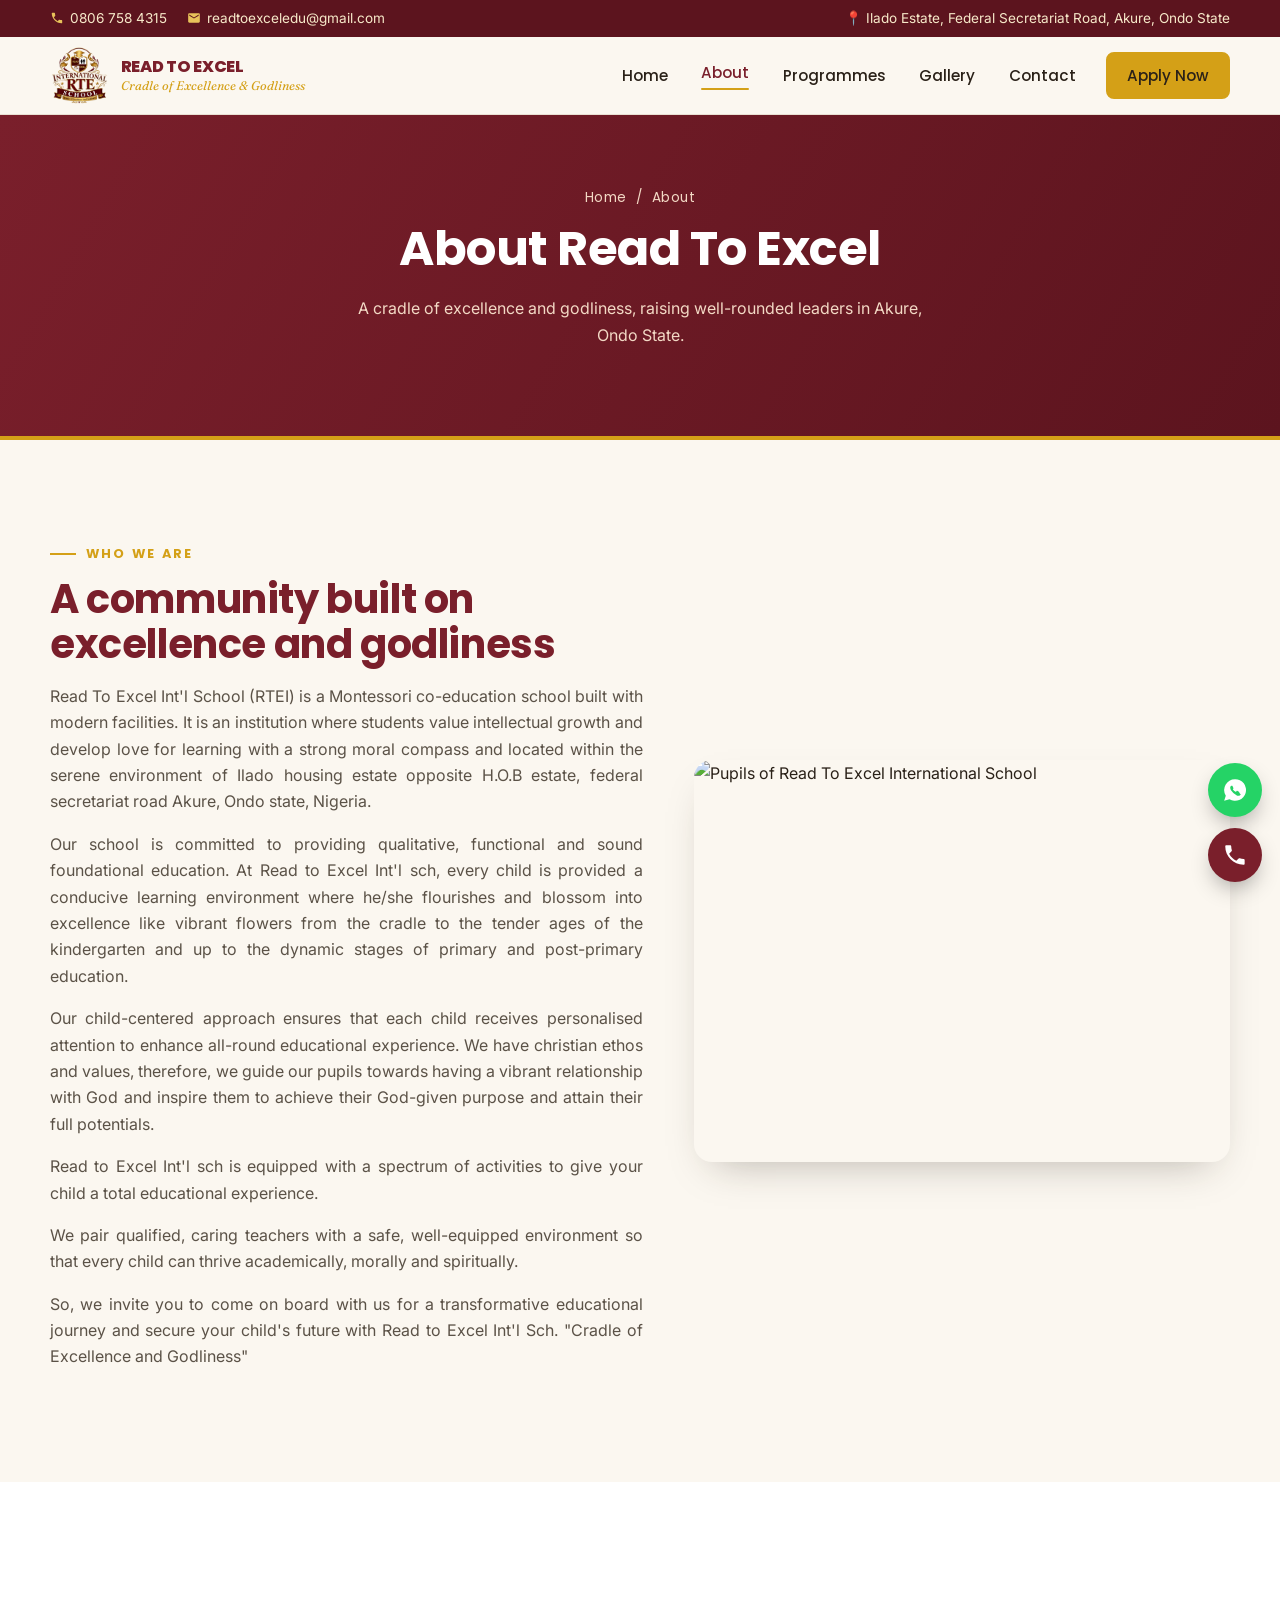
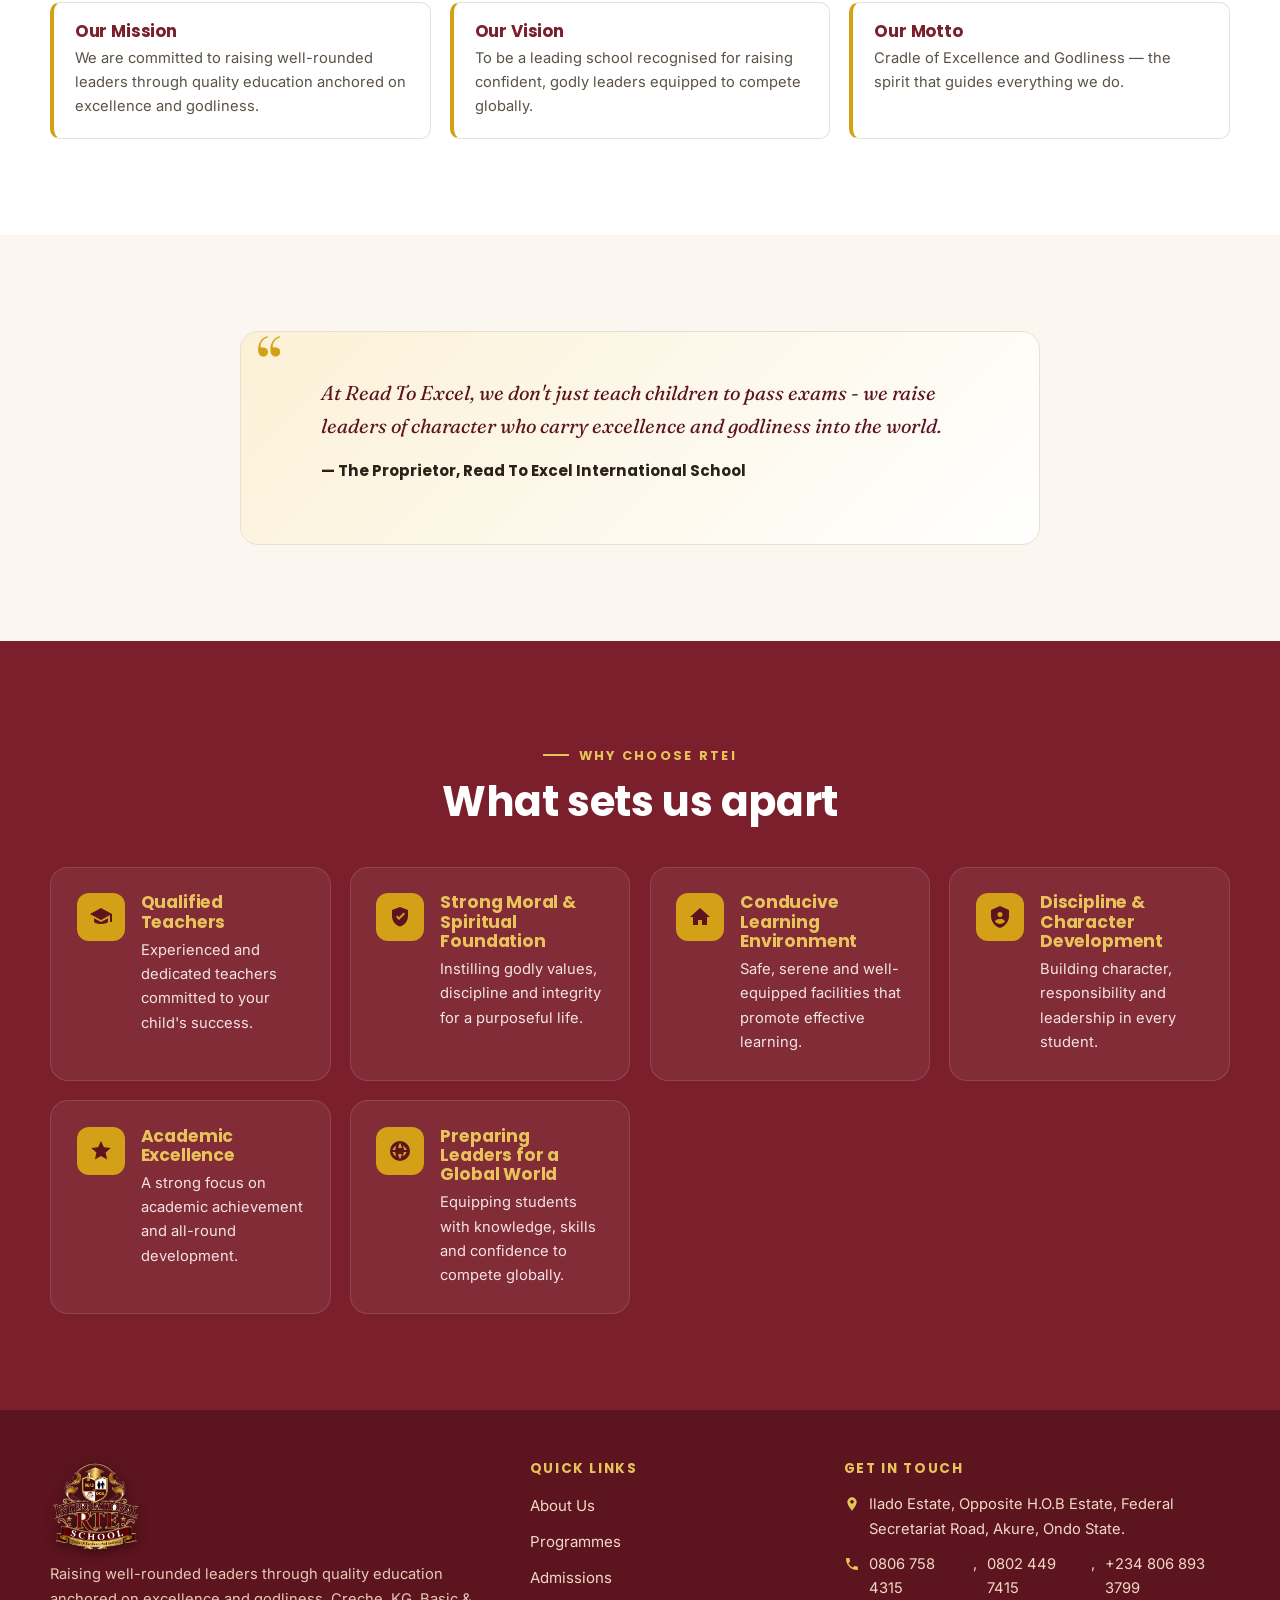
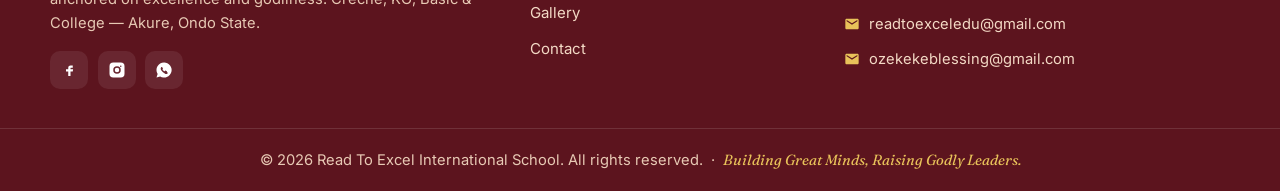
==== commit 3e7afdc2: "justify paragraphs" ====
--- a/about.html
+++ b/about.html
@@ -69,8 +69,13 @@
       <div class="reveal">
         <span class="eyebrow">Who we are</span>
         <h2 style="color:var(--maroon);font-size:clamp(1.7rem,4vw,2.5rem)">A community built on excellence and godliness</h2>
-        <p style="color:var(--ink-soft)">Read To Excel International School (RTEI) is a private school in Akure, Ondo State, offering a complete learning pathway from Creche through College. <!-- EDIT HERE: add the school's founding year and short history. --> Since our beginning, we have focused on one purpose: raising well-rounded leaders for a global world.</p>
-        <p style="color:var(--ink-soft)">We pair qualified, caring teachers with a safe, well-equipped environment so that every child can thrive academically, morally and spiritually.</p>
+        <p style="color:var(--ink-soft)" align="justify">Read To Excel Int'l School (RTEI) is a Montessori co-education school built with modern facilities. It is an institution where students value intellectual growth and develop love for learning with a strong moral compass and located within the serene environment of Ilado housing estate opposite H.O.B estate, federal secretariat road Akure, Ondo state, Nigeria.</p>
+        <p style="color:var(--ink-soft)" align="justify">Our school is committed to providing qualitative, functional and sound foundational education. At Read to Excel Int'l sch, every child is provided a conducive learning environment where he/she flourishes and blossom into excellence like vibrant flowers from the cradle to the tender ages of the kindergarten and up to the dynamic stages of primary and post-primary education.</p>
+        <p style="color:var(--ink-soft)" align="justify">Our child-centered approach ensures that each child receives personalised attention to enhance all-round educational experience. We have christian ethos and values, therefore, we guide our pupils towards having a vibrant relationship with God and inspire them to achieve their God-given purpose and attain their full potentials.</p>
+        <p style="color:var(--ink-soft)" align="justify">Read to Excel Int'l sch is equipped with a spectrum of activities to give your child a total educational experience.</p>
+        <p style="color:var(--ink-soft)" align="justify">We pair qualified, caring teachers with a safe, well-equipped environment so that every child can thrive academically, morally and spiritually.</p>
+        <p style="color:var(--ink-soft)" align="justify">So, we invite you to come on board with us for a transformative educational journey and secure your child's future with Read to Excel Int'l Sch.
+"Cradle of Excellence and Godliness"</p>
       </div>
       <!-- EDIT HERE: replace with a real campus photo -->
       <img class="reveal" src="https://images.unsplash.com/photo-1577896851231-70ef18881754?auto=format&fit=crop&w=900&q=80" alt="Pupils of Read To Excel International School" loading="lazy">
@@ -90,7 +95,7 @@
   <section class="section">
     <div class="container">
       <div class="quote reveal" style="max-width:800px;margin-inline:auto">
-        <p>At Read To Excel, we don't just teach children to pass exams — we raise leaders of character who carry excellence and godliness into the world. <!-- EDIT HERE: replace with the real proprietor's message. --></p>
+        <p>At Read To Excel, we don't just teach children to pass exams - we raise leaders of character who carry excellence and godliness into the world. <!-- EDIT HERE: replace with the real proprietor's message. --></p>
         <p class="by">— The Proprietor, Read To Excel International School</p>
       </div>
     </div>
--- a/styles.css
+++ b/styles.css
@@ -201,8 +201,8 @@
   color: #fff;
   /* EDIT HERE: swap the photo URL for a real picture of RTEI pupils */
   background:
-    linear-gradient(105deg, rgba(92,20,30,.94) 0%, rgba(92,20,30,.78) 45%, rgba(26,42,108,.55) 100%),
-    url("https://images.unsplash.com/photo-1577896851231-70ef18881754?auto=format&fit=crop&w=1600&q=80") center/cover;
+    linear-gradient(105deg, rgba(92,20,30,.88) 0%, rgba(92,20,30,.65) 45%, rgba(26,42,108,.45) 100%),
+    url("images/campus.jpg") center/cover;
 }
 .hero-inner { padding: clamp(3.5rem, 9vw, 6.5rem) 0; max-width: 720px; }
 .hero .pill {
